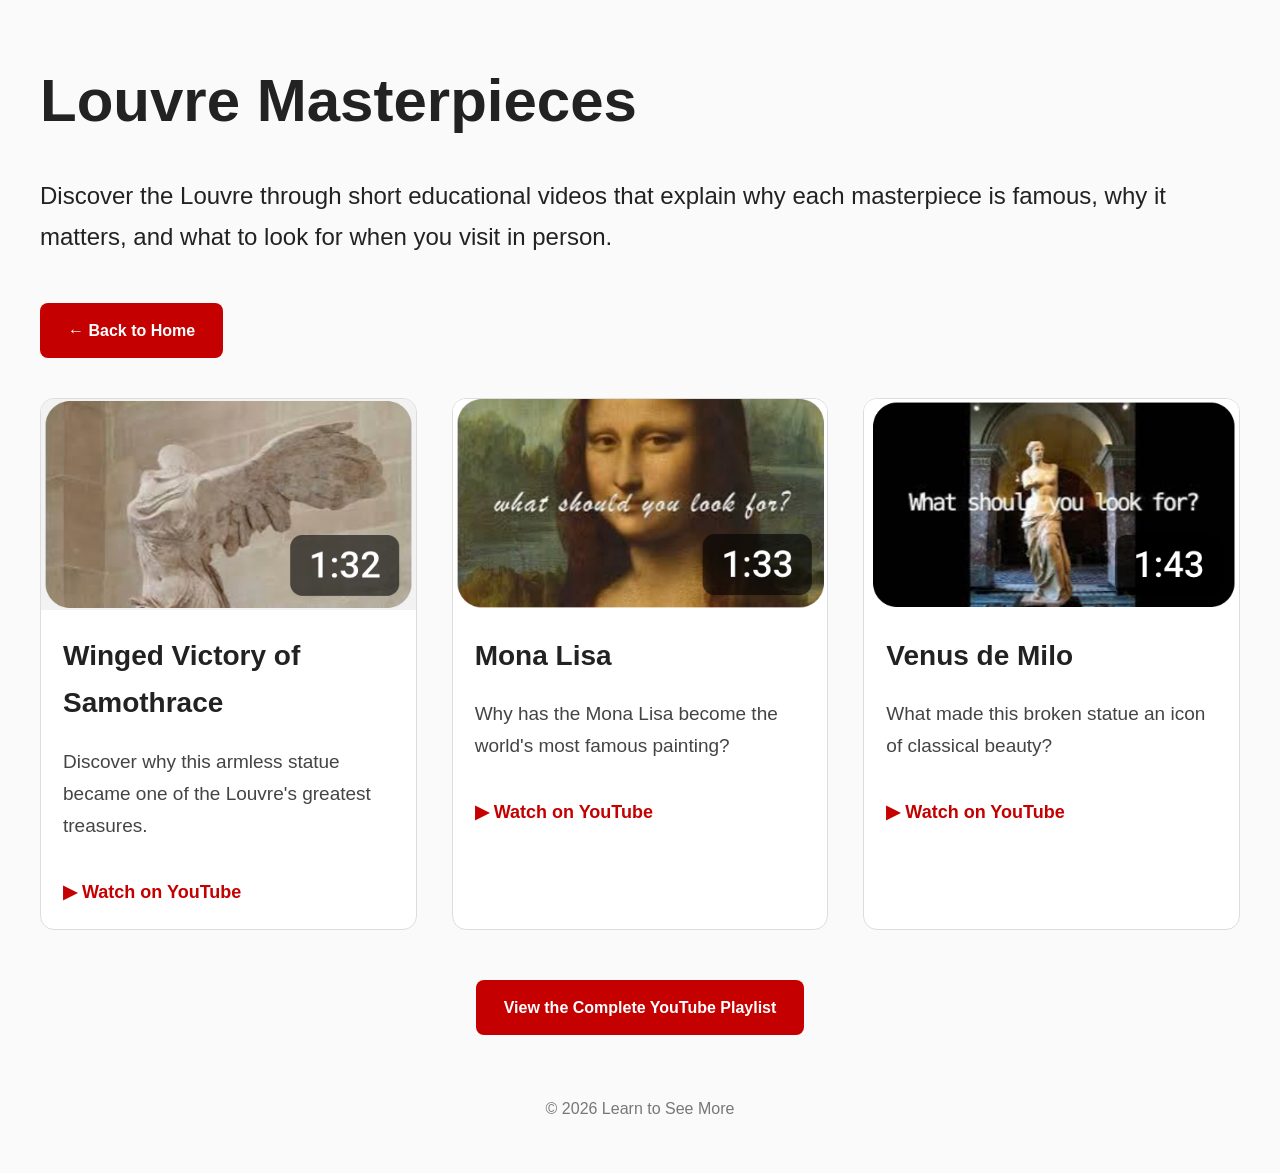
==== louvre.html @ 3e3afa87 "Add SEO improvements and favicon" ====
<!DOCTYPE html>

<html lang="en">

<head>

<meta charset="UTF-8">

<meta name="viewport"
content="width=device-width, initial-scale=1.0">

<title>Louvre Masterpieces | Mona Lisa, Winged Victory & Venus de Milo | Learn to See More</title>

<meta name="description"
content="Explore the Louvre's most famous masterpieces including the Mona Lisa, Winged Victory of Samothrace, Venus de Milo, and more through short educational videos for museum visitors.">

<meta name="keywords"
content="Louvre, Mona Lisa, Venus de Milo, Winged Victory, Napoleon, Liberty Leading the People, Louvre guide">

<meta name="author"
content="Learn to See More">

<meta name="robots"
content="index,follow">

<link rel="canonical"
href="https://learntoseemore.com/louvre.html">

<link rel="icon"
href="favicon.png">

<!-- Open Graph -->

<meta property="og:title"
content="Louvre Masterpieces">

<meta property="og:description"
content="Learn the stories behind the Louvre's greatest masterpieces before your visit.">

<meta property="og:image"
content="https://learntoseemore.com/images/louvre-cover.jpg">

<meta property="og:url"
content="https://learntoseemore.com/louvre.html">

<meta property="og:type"
content="website">

<!-- Twitter -->

<meta name="twitter:card"
content="summary_large_image">

<meta name="twitter:title"
content="Louvre Masterpieces">

<meta name="twitter:description"
content="Educational guides to the Louvre's greatest artworks.">

<meta name="twitter:image"
content="https://learntoseemore.com/images/louvre-cover.jpg">

<link rel="stylesheet"
href="style.css">

<script type="application/ld+json">

{
  "@context":"https://schema.org",
  "@type":"CollectionPage",
  "name":"Louvre Masterpieces",
  "url":"https://learntoseemore.com/louvre.html",
  "description":"Educational guides to the Louvre Museum masterpieces."
}

</script>

</head>

<body>

<h1>Louvre Masterpieces</h1>

<p class="description">

Discover the Louvre through short educational videos that explain why each masterpiece is famous, why it matters, and what to look for when you visit in person.

</p>

<p>

<a class="button" href="index.html">

← Back to Home

</a>

</p>

<div class="gallery">

<!-- Winged Victory -->

<div class="video-card">

<a href="https://youtu.be/j5iYhREDQyk" target="_blank">

<img src="images/winged-victory.png"
alt="Winged Victory of Samothrace statue in the Louvre Museum">

</a>

<div class="video-content">

<h3>Winged Victory of Samothrace</h3>

<p>

Discover why this armless statue became one of the Louvre's greatest treasures.

</p>

<a class="watch"
href="https://youtu.be/j5iYhREDQyk"
target="_blank">

▶ Watch on YouTube

</a>

</div>

</div>

<!-- Mona Lisa -->

<div class="video-card">

<a href="https://youtu.be/ebOEr2gJGAA"
target="_blank">

<img src="images/mona-lisa.png"
alt="The Mona Lisa by Leonardo da Vinci in the Louvre Museum">

</a>

<div class="video-content">

<h3>Mona Lisa</h3>

<p>

Why has the Mona Lisa become the world's most famous painting?
</p>

<a class="watch"
href="https://youtu.be/ebOEr2gJGAA"
target="_blank">

▶ Watch on YouTube

</a>

</div>

</div>

<!-- Venus -->

<div class="video-card">

<a href="https://youtu.be/2YBcP-uNt14"
target="_blank">

<img src="images/venus-de-milo.png"
alt="Venus de Milo ancient Greek sculpture in the Louvre Museum">

</a>

<div class="video-content">

<h3>Venus de Milo</h3>

<p>

What made this broken statue an icon of classical beauty?

</p>

<a class="watch"
href="https://youtu.be/2YBcP-uNt14"
target="_blank">

▶ Watch on YouTube

</a>

</div>

</div>

<!-- Napoleon --

<div class="video-card">

<a href="https://youtu.be/rD71cIT_V4o"
target="_blank">

<img src="images/coronation-of-napoleon.jpg"
alt="The Coronation of Napoleon">

</a>

<div class="video-content">

<h3>The Coronation of Napoleon</h3>

<p>

Step inside one of history's most dramatic political paintings.

</p>

<a class="watch"
href="https://youtu.be/rD71cIT_V4o"
target="_blank">

▶ Watch on YouTube

</a>

</div>

</div>
-->
<!-- Liberty --

<div class="video-card">

<a href="https://youtu.be/QQ1hoX_cORU"
target="_blank">

<img src="images/liberty-leading-the-people.jpg"
alt="Liberty Leading the People">

</a>

<div class="video-content">

<h3>Liberty Leading the People</h3>

<p>

Discover the revolutionary symbolism behind one of France's most famous paintings.

</p>

<a class="watch"
href="https://youtu.be/QQ1hoX_cORU"
target="_blank">

▶ Watch on YouTube

</a>

</div>

</div>
-->
</div>

<p style="text-align:center;margin-top:50px;">

<a class="button"
href="https://www.youtube.com/playlist?list=PLPCjAZ1ITkDs"
target="_blank">

View the Complete YouTube Playlist

</a>

</p>

<footer>

© 2026 Learn to See More

</footer>

</body>

</html>
---- style.css ----
/* ===========================
   Learn to See More
   =========================== */

body{
    font-family:Arial,Helvetica,sans-serif;
    max-width:1200px;
    margin:auto;
    padding:50px 30px;
    color:#222;
    line-height:1.7;
    background:#fafafa;
}

/* ---------- Hero ---------- */

.hero{
    display:flex;
    align-items:center;
    gap:50px;
    margin-bottom:40px;
}

.logo img{
    width:200px;
}

h1{
    font-size:60px;
    margin:0;
}

h2{
    color:#555;
    font-weight:500;
    margin-top:10px;
}

.description{
    font-size:24px;
    margin-bottom:45px;
}

/* ---------- Buttons ---------- */

.button{

    display:inline-block;

    background:#c40000;

    color:white;

    padding:14px 28px;

    border-radius:8px;

    text-decoration:none;

    font-weight:bold;

    transition:.2s;

}

.button:hover{

    background:#980000;

}

/* ---------- Gallery ---------- */

.gallery{

    display:grid;

    grid-template-columns:repeat(auto-fit,minmax(340px,1fr));

    gap:35px;

    margin-top:40px;

}

/* ---------- Card ---------- */

.video-card{

    background:white;

    border-radius:14px;

    overflow:hidden;

    border:1px solid #ddd;

    transition:.25s;

}

.video-card:hover{

    transform:translateY(-6px);

    box-shadow:0 10px 25px rgba(0,0,0,.12);

}

/* ---------- Thumbnail ---------- */

.video-card img{

    width:100%;

    aspect-ratio:16/9;

    object-fit:cover;

    display:block;

}

/* ---------- Text ---------- */

.video-content{

    padding:22px;

}

.video-content h3{

    margin-top:0;

    margin-bottom:10px;

    font-size:28px;

}

.video-content p{

    font-size:19px;

    color:#444;

}

/* ---------- Watch Button ---------- */

.watch{

    display:inline-block;

    margin-top:15px;

    color:#c40000;

    font-weight:bold;

    text-decoration:none;

    font-size:18px;

}

.watch:hover{

    text-decoration:underline;

}

/* ---------- Footer ---------- */

footer{

    text-align:center;

    margin-top:60px;

    color:#777;

}

/* ---------- Responsive ---------- */

@media(max-width:700px){

.hero{

    flex-direction:column;

    text-align:center;

}

.logo img{

    width:170px;

}

h1{

    font-size:42px;

}

.description{

    font-size:20px;

}

.gallery{

    grid-template-columns:1fr;

}

}
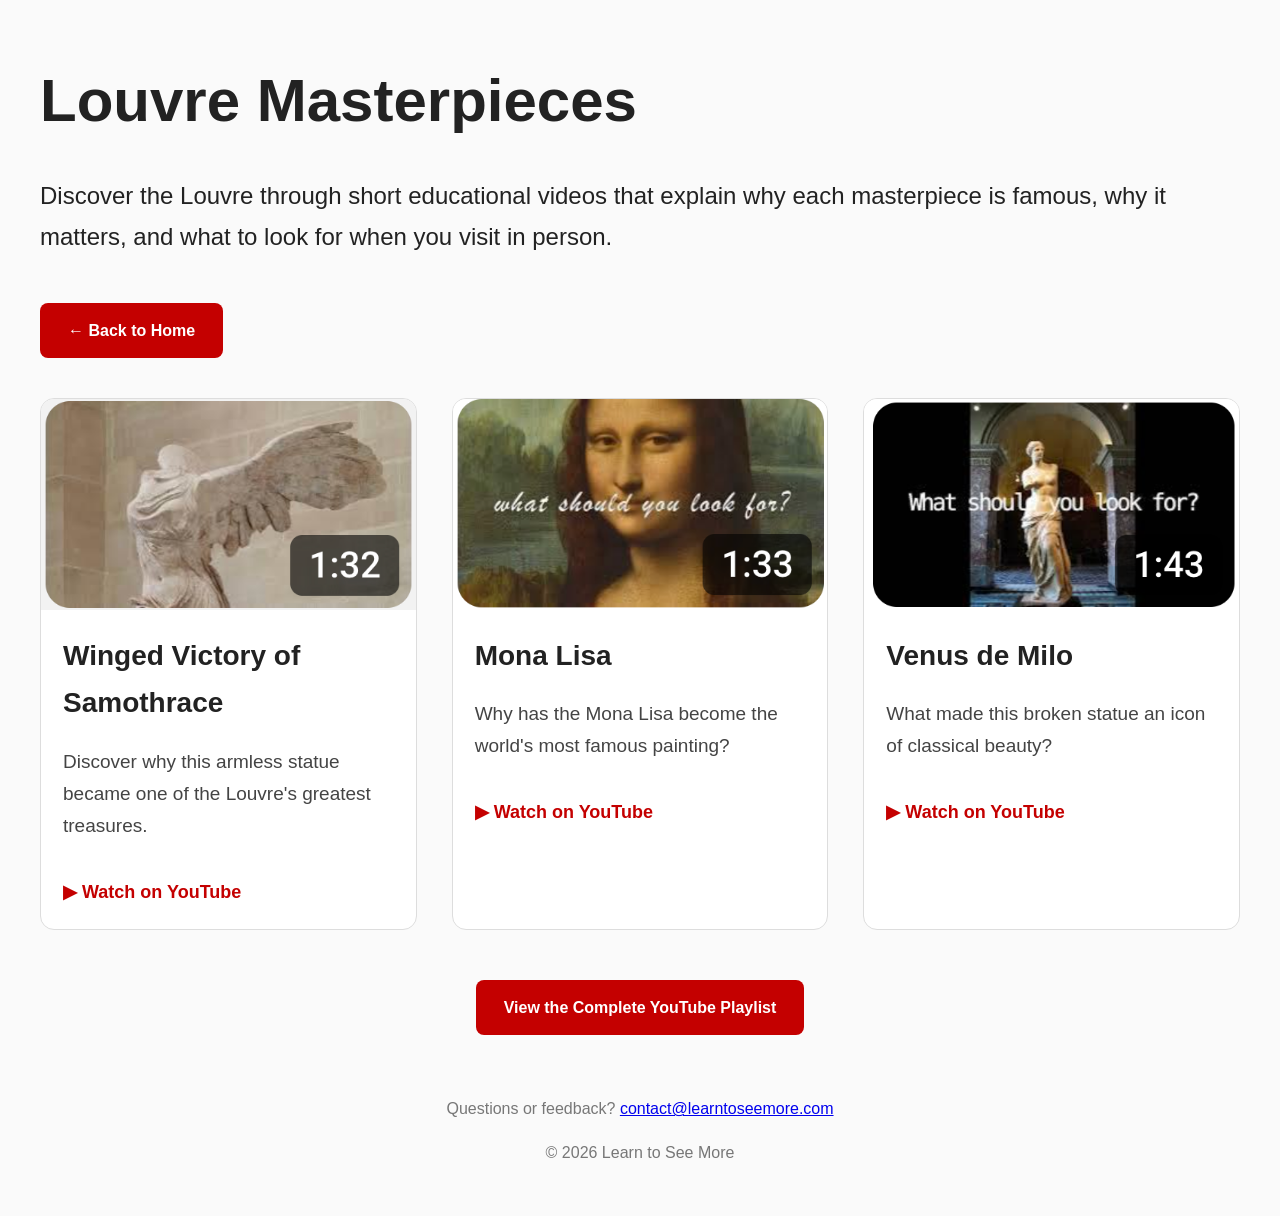
==== commit 31b3fd8c: "Add contact email to footer" ====
--- a/louvre.html
+++ b/louvre.html
@@ -27,7 +27,7 @@
 href="https://learntoseemore.com/louvre.html">
 
 <link rel="icon"
-href="favicon.png">
+ type="image/png" sizes="32x32" href="favicon.png">
 
 <!-- Open Graph -->
 
@@ -103,7 +103,7 @@
 
 <div class="video-card">
 
-<a href="https://youtu.be/j5iYhREDQyk" target="_blank">
+<a href="https://youtu.be/4apCEQIkAK0?si=_2dLz39vWtb0ZEon" target="_blank">
 
 <img src="images/winged-victory.png"
 alt="Winged Victory of Samothrace statue in the Louvre Museum">
@@ -283,10 +283,17 @@
 
 <footer>
 
+<p>
+Questions or feedback?
+
+<a href="mailto:contact@learntoseemore.com">
+contact@learntoseemore.com
+</a>
+</p>
+
 © 2026 Learn to See More
 
 </footer>
-
 </body>
 
 </html>
--- a/style.css
+++ b/style.css
@@ -220,3 +220,10 @@
 }
 
 }
+
+
+.tm{
+    font-size:0.35em;
+    vertical-align:super;
+    font-weight:normal;
+}
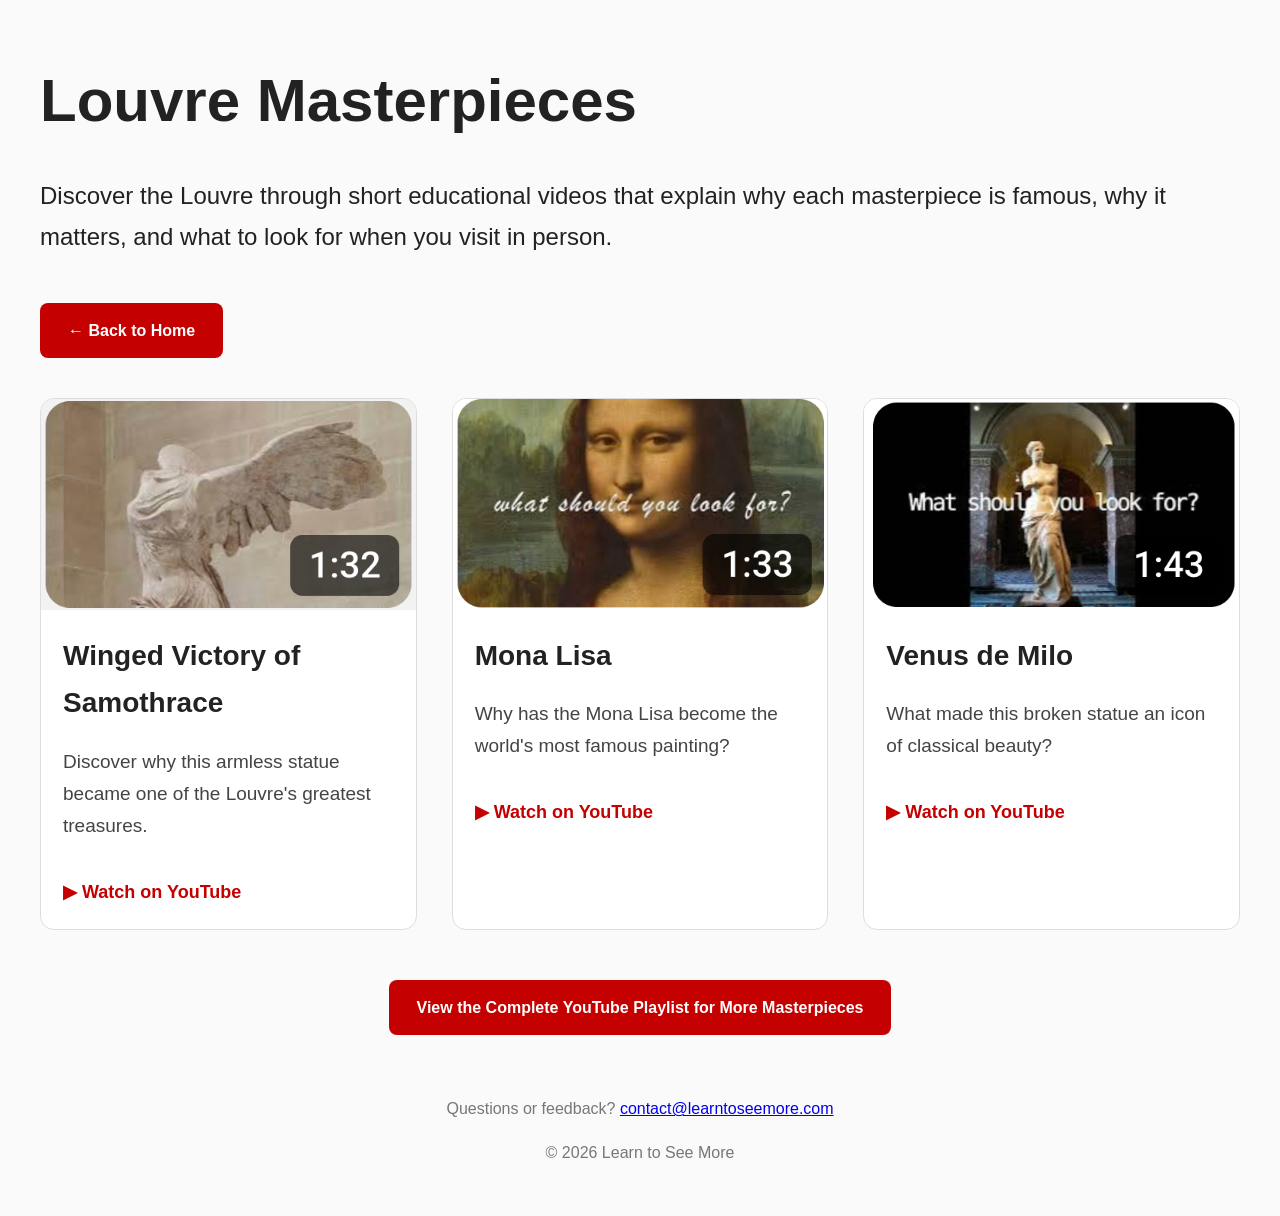
==== commit 4183f1cf: "Add contact email to footer" ====
--- a/louvre.html
+++ b/louvre.html
@@ -275,7 +275,7 @@
 href="https://www.youtube.com/playlist?list=PLPCjAZ1ITkDs"
 target="_blank">
 
-View the Complete YouTube Playlist
+View the Complete YouTube Playlist for More Masterpieces
 
 </a>
 
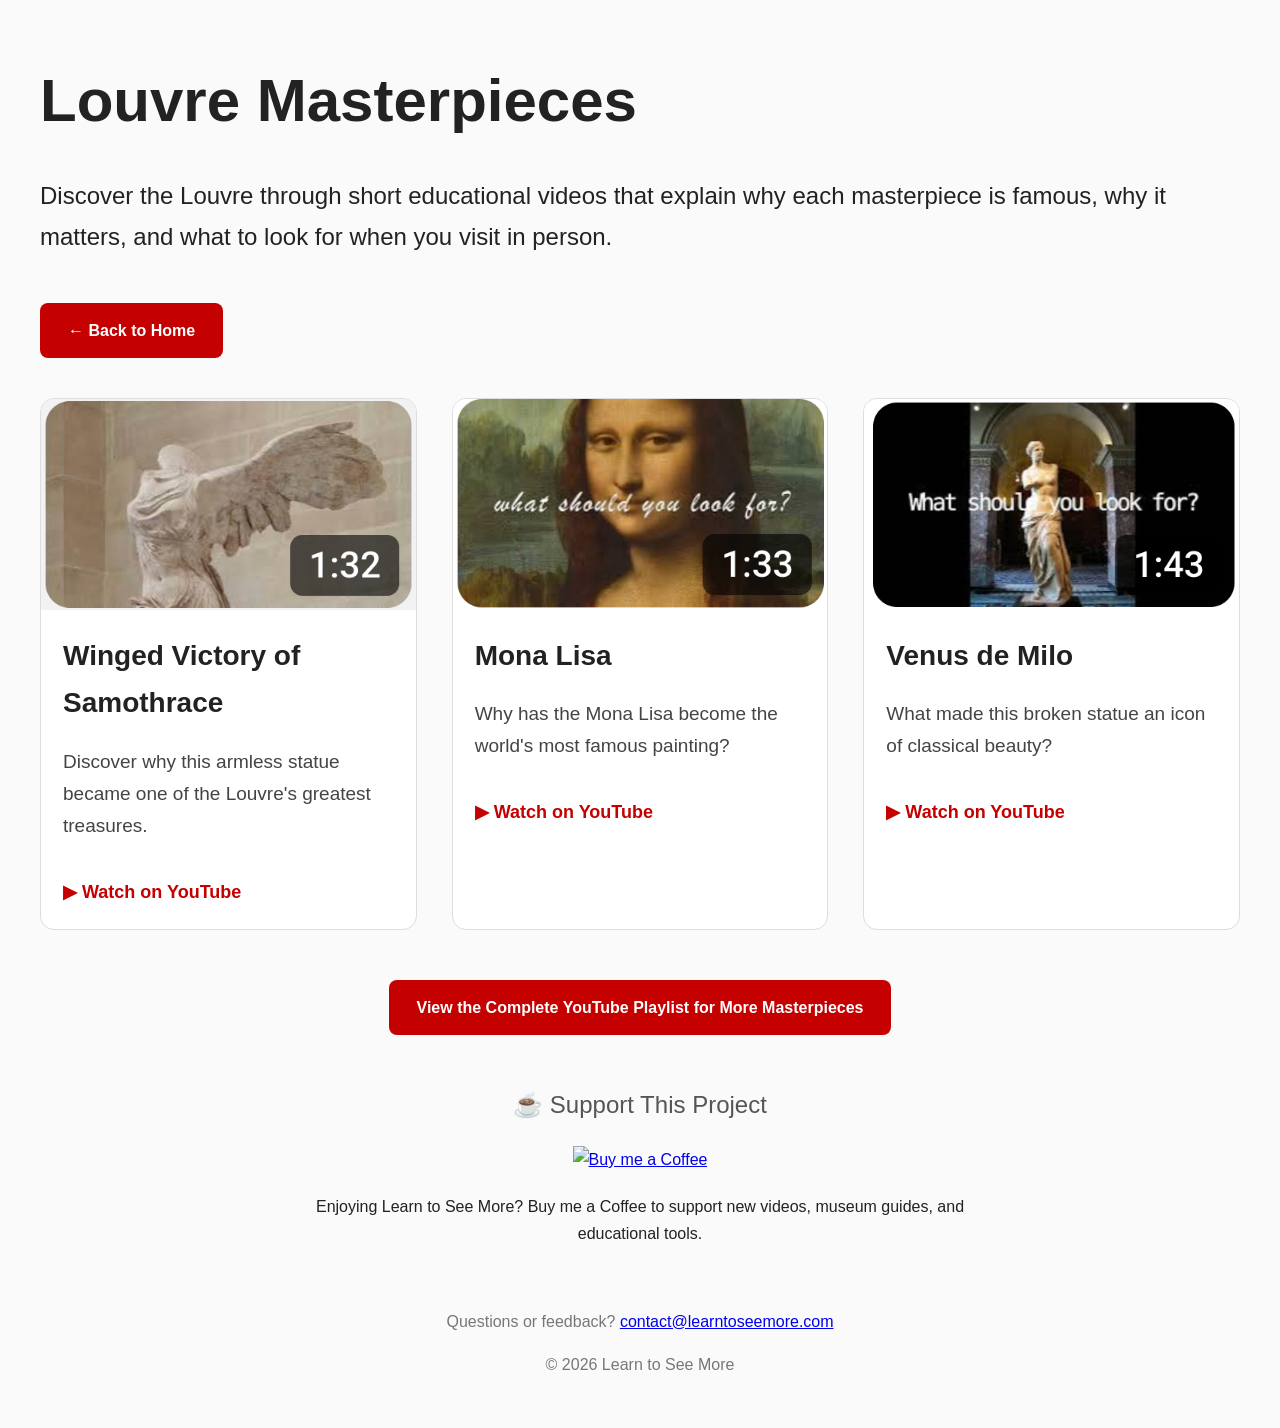
==== commit 30ad3bbc: "add support" ====
--- a/louvre.html
+++ b/louvre.html
@@ -281,6 +281,20 @@
 
 </p>
 
+<section class="card">
+    <h2>☕ Support This Project</h2>
+
+    <a href="https://ko-fi.com/yzyaml85960" target="_blank" rel="noopener noreferrer">
+        <img src="https://storage.ko-fi.com/cdn/brandasset/kofi_button_dark.png"
+             alt="Buy me a Coffee"
+             style="height:55px;">
+    </a>
+
+    <p>
+Enjoying Learn to See More? Buy me a Coffee to support new videos, museum guides, and educational tools.
+    </p>
+</section>
+
 <footer>
 
 <p>
--- a/style.css
+++ b/style.css
@@ -69,6 +69,20 @@
 
 }
 
+.card {
+    text-align: center;
+    margin: 50px 0;
+}
+
+.card p {
+    max-width: 700px;
+    margin: 20px auto;
+}
+
+.card a {
+    display: inline-block;
+}
+
 /* ---------- Gallery ---------- */
 
 .gallery{
